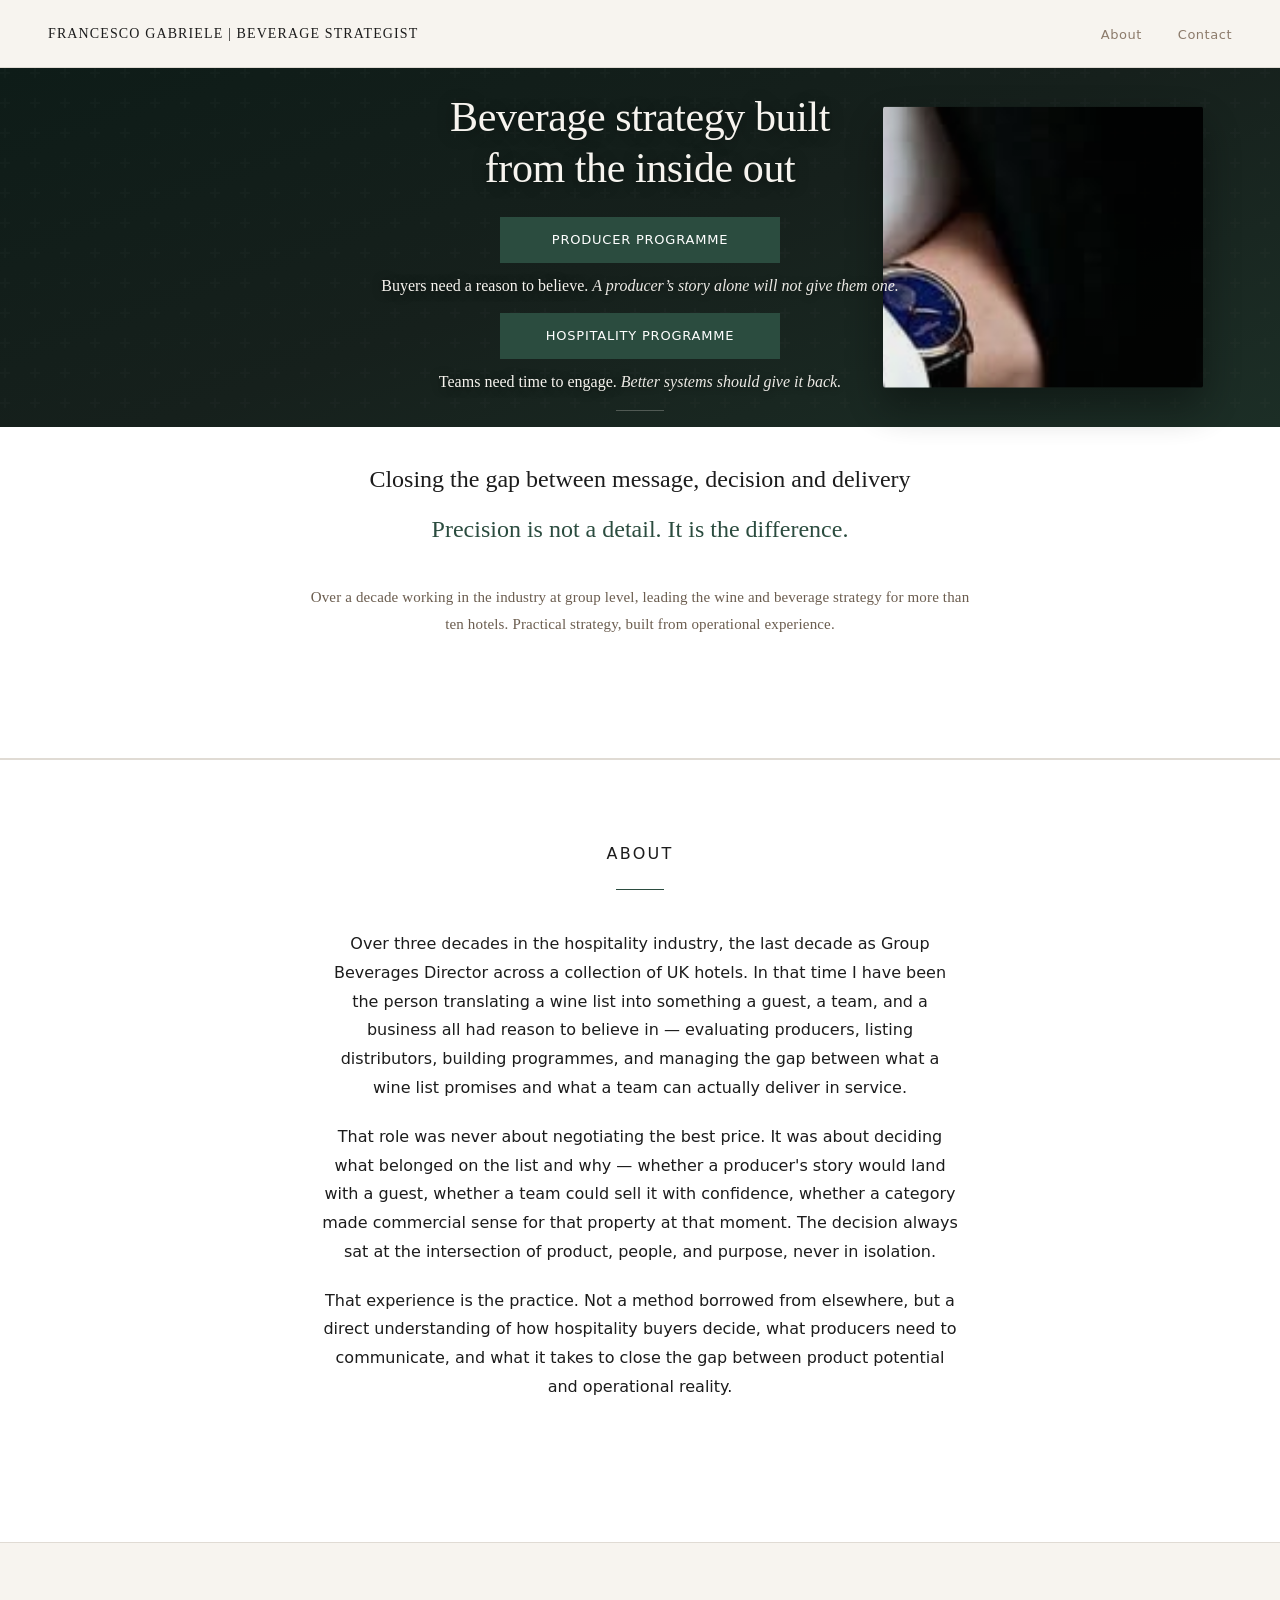
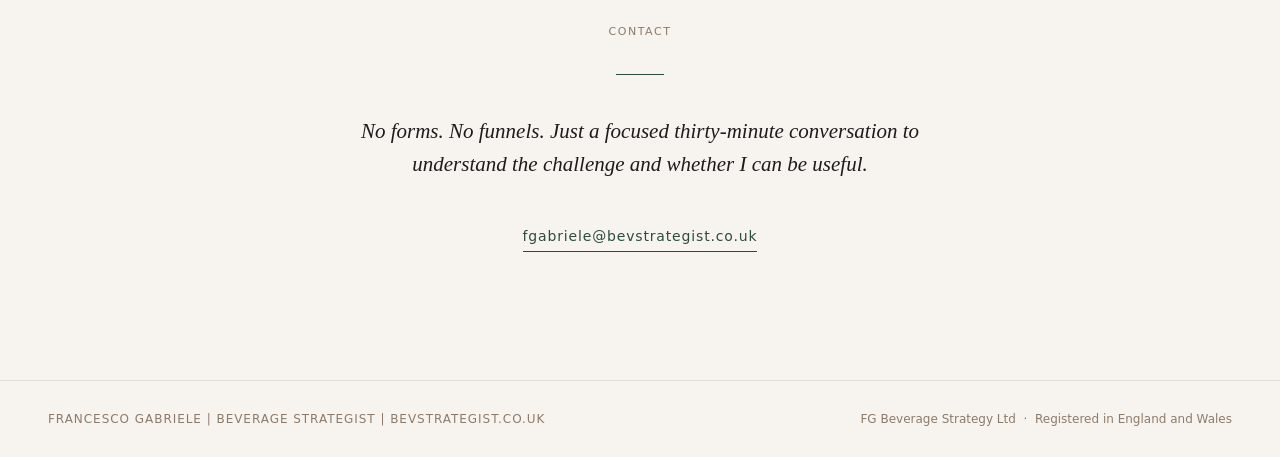
==== index.html @ ca767c3c "Rename index (41).html to index.html" ====
<!DOCTYPE html>
<html lang="en">
<head>
<meta charset="UTF-8">
<meta name="viewport" content="width=device-width, initial-scale=1.0">
<title>Francesco Gabriele | Beverage Strategist</title>
<meta name="description" content="Boutique beverage strategy practice. Producer representation for European wine and spirits producers entering the UK market. Beverage programme strategy for quality hospitality operators.">
<style>

  *, *::before, *::after { box-sizing: border-box; margin: 0; padding: 0; }

  :root {
    --ink:      #1C1C1C;
    --bg:       #F7F4EF;
    --green:    #2B4C3F;
    --taupe:    #8C7B6B;
    --white:    #FFFFFF;
    --border:   #E0DBD4;
  }

  html { scroll-behavior: smooth; scroll-padding-top: 90px; }

  body {
    font-family: 'Avenir Next', Avenir, 'Avenir Next LT Pro', system-ui, -apple-system, 'Segoe UI', Arial, sans-serif;
    font-size: 16px;
    line-height: 1.7;
    color: var(--ink);
    background: var(--bg);
    opacity: 0;
    animation: fadeIn 0.6s ease forwards;
  }

  @keyframes fadeIn { to { opacity: 1; } }

  /* ── MARK ── the signature element: a short green rule used as section separator */
  .mark {
    display: block;
    width: 48px;
    height: 1px;
    background: var(--green);
    margin: 0 auto;
  }

  /* ── NAV ── */
  nav {
    position: sticky;
    top: 0;
    z-index: 100;
    background: var(--bg);
    border-bottom: 1px solid var(--border);
    padding: 20px 48px;
    display: flex;
    align-items: center;
    justify-content: space-between;
  }

  .nav-name {
    font-family: 'Avenir Next', Avenir, 'Avenir Next LT Pro', Georgia, serif;
    font-size: 14px;
    letter-spacing: 0.08em;
    color: var(--ink);
    text-decoration: none;
    text-transform: uppercase;
  }

  .nav-links {
    display: flex;
    gap: 36px;
    list-style: none;
  }

  .nav-links a {
    font-size: 13px;
    color: var(--taupe);
    text-decoration: none;
    letter-spacing: 0.04em;
    transition: color 0.2s;
  }

  .nav-links a:hover { color: var(--green); }

  /* ── HERO ── */
  .hero {
    text-align: center;
    padding: 24px 48px 0;
    width: 100%;
    margin: 0;
    position: relative;
    overflow: visible;
  }

  .hero-eyebrow {
    font-size: 12px;
    letter-spacing: 0.14em;
    text-transform: uppercase;
    color: var(--taupe);
    margin-bottom: 36px;
  }

  .hero-headline {
    font-family: 'Avenir Next', Avenir, 'Avenir Next LT Pro', Georgia, serif;
    font-size: clamp(26px, 3.6vw, 42px);
    font-style: normal;
    font-weight: normal;
    line-height: 1.2;
    color: var(--ink);
    margin-bottom: 48px;
    letter-spacing: -0.01em;
  }

  .hero-buttons {
    display: flex;
    gap: 16px;
    justify-content: center;
    flex-wrap: wrap;
    margin-bottom: 44px;
  }

  .btn {
    display: inline-block;
    width: 280px;
    padding: 11px 0;
    font-size: 13px;
    letter-spacing: 0.06em;
    text-transform: uppercase;
    text-decoration: none;
    text-align: center;
    border: 1px solid var(--ink);
    color: var(--ink);
    background: transparent;
    cursor: pointer;
    transition: background 0.2s, color 0.2s;
  }

  .btn:hover {
    background: var(--ink);
    color: var(--bg);
  }

  .btn-primary {
    background: var(--green);
    border-color: var(--green);
    color: var(--white);
  }

  .btn-primary:hover {
    background: #1e3830;
    border-color: #1e3830;
    color: var(--white);
  }

  /* ── SECTION SHELL ── */
  section {
    padding: 80px 48px;
  }

  .section-inner {
    max-width: 760px;
    margin: 0 auto;
  }

  .section-inner-wide {
    max-width: 1000px;
    margin: 0 auto;
  }

  /* ── CORE IDEA ── */
  .core-idea {
    background: var(--white);
    border-top: 1px solid var(--border);
    border-bottom: 1px solid var(--border);
  }

  .core-idea p {
    font-family: 'Avenir Next', Avenir, 'Avenir Next LT Pro', Georgia, serif;
    font-size: clamp(18px, 2.2vw, 22px);
    font-style: italic;
    line-height: 1.65;
    color: var(--ink);
    text-align: center;
  }

  /* ── AUDIENCE PANELS ── */
  .audiences {
    background: var(--bg);
  }

  .panel-grid {
    display: grid;
    grid-template-columns: 1fr 1fr;
    gap: 2px;
    margin-top: 48px;
  }

  .panel {
    background: var(--white);
    padding: 48px 40px;
    border: 1px solid var(--border);
    scroll-margin-top: 100px;
  }

  .panel-label {
    font-size: 11px;
    letter-spacing: 0.14em;
    text-transform: uppercase;
    color: var(--taupe);
    margin-bottom: 20px;
  }

  .panel-title {
    font-family: 'Avenir Next', Avenir, 'Avenir Next LT Pro', Georgia, serif;
    font-size: 22px;
    font-weight: normal;
    color: var(--ink);
    margin-bottom: 20px;
    line-height: 1.3;
  }

  .panel-body {
    font-size: 15px;
    color: var(--taupe);
    line-height: 1.7;
    margin-bottom: 36px;
  }

  .panel-link {
    font-size: 13px;
    letter-spacing: 0.06em;
    text-transform: uppercase;
    color: var(--green);
    text-decoration: none;
    border-bottom: 1px solid var(--green);
    padding-bottom: 2px;
    transition: opacity 0.2s;
  }

  .panel-link:hover { opacity: 0.7; }

  /* ── ABOUT ── */
  .about {
    background: var(--white);
    border-top: 1px solid var(--border);
    border-bottom: 1px solid var(--border);
    scroll-margin-top: 80px;
    padding-bottom: 140px;
  }

  .about-label {
    font-size: 11px;
    letter-spacing: 0.14em;
    text-transform: uppercase;
    color: var(--taupe);
    margin-bottom: 32px;
    text-align: center;
  }

  .about p {
    font-size: 16px;
    color: var(--ink);
    line-height: 1.8;
    text-align: center;
    max-width: 640px;
    margin: 0 auto 20px;
  }

  .about p:last-child { margin-bottom: 0; }

  /* ── CONTACT ── */
  .contact {
    text-align: center;
    scroll-margin-top: 80px;
  }

  .contact-label {
    font-size: 11px;
    letter-spacing: 0.14em;
    text-transform: uppercase;
    color: var(--taupe);
    margin-bottom: 32px;
  }

  .contact-close {
    font-family: 'Avenir Next', Avenir, 'Avenir Next LT Pro', Georgia, serif;
    font-size: clamp(17px, 2vw, 21px);
    font-style: italic;
    color: var(--ink);
    line-height: 1.6;
    max-width: 560px;
    margin: 0 auto 40px;
  }

  .contact-email {
    display: inline-block;
    font-size: 14px;
    letter-spacing: 0.06em;
    color: var(--green);
    text-decoration: none;
    border-bottom: 1px solid var(--green);
    padding-bottom: 2px;
    margin-bottom: 48px;
  }

  .contact-email:hover { opacity: 0.7; }

  /* ── FOOTER ── */
  footer {
    border-top: 1px solid var(--border);
    padding: 28px 48px;
    display: flex;
    align-items: center;
    justify-content: space-between;
    flex-wrap: wrap;
    gap: 12px;
  }

  .footer-name {
    font-size: 12px;
    letter-spacing: 0.08em;
    text-transform: uppercase;
    color: var(--taupe);
  }

  .footer-legal {
    font-size: 12px;
    color: var(--taupe);
  }

  /* ── RESPONSIVE ── */
  @media (max-width: 700px) {
    nav { padding: 16px 24px; }
    .nav-links { gap: 20px; }
    section { padding: 60px 24px; }
    .hero { padding: 72px 24px 64px; }
    .panel-grid { grid-template-columns: 1fr; }
    footer { padding: 24px; flex-direction: column; align-items: flex-start; }
    .hero-image { display: none; }
  }

  /* ── HERO DARK ── */
  .hero {
    background: linear-gradient(160deg, #0e1c18 0%, #16201c 50%, #1c2e26 100%);
  }

  .hero-image {
    position: absolute;
    top: 50%;
    right: 6%;
    transform: translateY(-50%);
    width: 320px;
    max-width: 36vw;
    aspect-ratio: 1.14 / 1;
    background: url('[data-uri]') center/cover no-repeat;
    border-radius: 2px;
    box-shadow: 0 18px 40px rgba(0,0,0,0.4);
    background-size: cover;
    background-position: center;
    background-repeat: no-repeat;
    z-index: 1;
    opacity: 0.92;
  }

  .hero > *:not(.hero-image) {
    position: relative;
    z-index: 2;
  }

  .hero::before {
    content: '';
    position: absolute;
    inset: 0;
    background-image: url("data:image/svg+xml,%3Csvg width='60' height='60' viewBox='0 0 60 60' xmlns='http://www.w3.org/2000/svg'%3E%3Cg fill='none' fill-rule='evenodd'%3E%3Cg fill='%23ffffff' fill-opacity='0.015'%3E%3Cpath d='M36 34v-4h-2v4h-4v2h4v4h2v-4h4v-2h-4zm0-30V0h-2v4h-4v2h4v4h2V6h4V4h-4zM6 34v-4H4v4H0v2h4v4h2v-4h4v-2H6zM6 4V0H4v4H0v2h4v4h2V6h4V4H6z'/%3E%3C/g%3E%3C/g%3E%3C/svg%3E");
    pointer-events: none;
    z-index: 1;
  }

  /* 
    TO ADD A PHOTO LATER:
    Replace the background above with:
    background: linear-gradient(160deg, rgba(14,28,24,0.85) 0%, rgba(26,26,26,0.75) 100%),
                url('your-image.jpg') center/cover no-repeat;
  */

  .hero-eyebrow {
    color: rgba(247, 244, 239, 0.45);
  }

  .hero-headline {
    color: #F7F4EF;
  }

  .hero .mark {
    background: rgba(247, 244, 239, 0.25);
  }

  /* ── HERO SCROLL HINT ── */
  .scroll-hint {
    position: absolute;
    bottom: 32px;
    left: 50%;
    transform: translateX(-50%);
    display: flex;
    flex-direction: column;
    align-items: center;
    gap: 8px;
    opacity: 0.3;
  }

  .scroll-hint span {
    font-size: 10px;
    letter-spacing: 0.14em;
    text-transform: uppercase;
    color: #F7F4EF;
  }

  .scroll-line {
    width: 1px;
    height: 32px;
    background: #F7F4EF;
    animation: scrollDrop 1.8s ease-in-out infinite;
  }

  @keyframes scrollDrop {
    0%   { transform: scaleY(0); transform-origin: top; opacity: 0; }
    40%  { transform: scaleY(1); transform-origin: top; opacity: 1; }
    60%  { transform: scaleY(1); transform-origin: bottom; opacity: 1; }
    100% { transform: scaleY(0); transform-origin: bottom; opacity: 0; }
  }

  @media (prefers-reduced-motion: reduce) {
    body { animation: none; opacity: 1; }
    .scroll-line { animation: none; }
  }


  /* ── PROGRAMME PAGE ── */
  .programme-hero {
    background: linear-gradient(160deg, #0e1c18 0%, #16201c 50%, #1c2e26 100%);
    padding: 64px 48px 56px;
    text-align: center;
  }

  .programme-eyebrow {
    font-size: 12px;
    letter-spacing: 0.14em;
    text-transform: uppercase;
    color: rgba(247,244,239,0.5);
    margin-bottom: 20px;
  }

  .programme-title {
    font-family: 'Avenir Next', Avenir, 'Avenir Next LT Pro', Georgia, serif;
    font-size: clamp(28px, 4vw, 46px);
    font-weight: normal;
    color: #F7F4EF;
    line-height: 1.25;
    max-width: 760px;
    margin: 0 auto 28px;
    text-shadow: 0 2px 16px rgba(0,0,0,0.4);
  }

  .programme-intro {
    font-size: 18px;
    color: rgba(247,244,239,0.82);
    max-width: 640px;
    margin: 0 auto;
    line-height: 1.75;
  }

  .programme-body {
    background: var(--bg);
    padding: 72px 48px;
  }

  .programme-grid {
    display: grid;
    grid-template-columns: repeat(3, 1fr);
    gap: 1px;
    background: var(--border);
    max-width: 1100px;
    margin: 0 auto 64px;
    border: 1px solid var(--border);
  }

  .programme-card {
    background: var(--white);
    padding: 36px 30px;
  }

  .programme-card h3 {
    font-family: 'Avenir Next', Avenir, 'Avenir Next LT Pro', Georgia, serif;
    font-size: 19px;
    font-weight: normal;
    color: var(--ink);
    margin-bottom: 14px;
  }

  .programme-card p {
    font-size: 14px;
    color: var(--taupe);
    line-height: 1.7;
  }

  .programme-cta {
    text-align: center;
    max-width: 600px;
    margin: 0 auto;
  }

  .programme-cta p {
    font-family: 'Avenir Next', Avenir, 'Avenir Next LT Pro', Georgia, serif;
    font-style: italic;
    font-size: 19px;
    color: var(--ink);
    line-height: 1.6;
    margin-bottom: 32px;
  }

  .back-link {
    display: inline-block;
    font-size: 12px;
    letter-spacing: 0.06em;
    text-transform: uppercase;
    color: rgba(247,244,239,0.6);
    text-decoration: none;
    margin-bottom: 28px;
    border-bottom: 1px solid rgba(247,244,239,0.3);
    padding-bottom: 2px;
  }

  .back-link:hover { color: #F7F4EF; }

  @media (max-width: 700px) {
    .programme-grid { grid-template-columns: 1fr; }
    .programme-hero { padding: 48px 24px 40px; }
    .programme-body { padding: 56px 24px; }
  }

</style>
</head>
<body>

<!-- NAV -->
<nav>
  <a class="nav-name" href="/">Francesco Gabriele | Beverage Strategist</a>
  <ul class="nav-links">
    <li><a href="#about">About</a></li>
    <li><a href="#contact">Contact</a></li>
  </ul>
</nav>

<!-- HERO -->
<div class="hero" style="padding-bottom: 16px;">
  <div class="hero-image"></div>
  <div style="max-width: 860px; margin: 0 auto;">
  <h1 class="hero-headline" style="text-shadow: 0 2px 16px rgba(0,0,0,0.45); margin-bottom: 24px;">Beverage strategy built<br>from the inside out</h1>

  <div style="margin-top: 14px;">
    <a href="producers.html" class="btn btn-primary">Producer programme</a>
    <p style="font-family: 'Avenir Next', Avenir, 'Avenir Next LT Pro', Georgia, serif; font-size: clamp(13px, 1.4vw, 16px); white-space: nowrap; color: #F7F4EF; margin: 9px 0 0; text-shadow: 0 1px 10px rgba(0,0,0,0.55);"><span style="font-style: normal;">Buyers need a reason to believe.</span> <span style="font-style: italic; opacity: 0.95;">A producer&rsquo;s story alone will not give them one.</span></p>
  </div>

  <div style="margin-top: 14px;">
    <a href="hospitality.html" class="btn btn-primary">Hospitality programme</a>
    <p style="font-family: 'Avenir Next', Avenir, 'Avenir Next LT Pro', Georgia, serif; font-size: clamp(13px, 1.4vw, 16px); white-space: nowrap; color: #F7F4EF; margin: 9px 0 0; text-shadow: 0 1px 10px rgba(0,0,0,0.55);"><span style="font-style: normal;">Teams need time to engage.</span> <span style="font-style: italic; opacity: 0.95;">Better systems should give it back.</span></p>
  </div>

  <span class="mark" style="margin-top: 14px;"></span>
  </div>
</div>

<!-- CREDIBILITY STRIP — closing statements + credential -->
<section style="background: var(--white); padding: 32px 24px 120px; border-bottom: 1px solid var(--border); text-align: center;">
  <p style="font-family: 'Avenir Next', Avenir, 'Avenir Next LT Pro', Georgia, serif; font-size: clamp(18px, 2vw, 24px); color: var(--ink); white-space: nowrap; margin: 0 0 10px;">Closing the gap between message, decision and delivery</p>
  <p style="font-family: 'Avenir Next', Avenir, 'Avenir Next LT Pro', Georgia, serif; font-size: clamp(18px, 2vw, 24px); color: var(--green); white-space: nowrap; margin: 0 0 34px;">Precision is not a detail. It is the difference.</p>
  <p style="font-family: 'Avenir Next', Avenir, 'Avenir Next LT Pro', Georgia, serif; font-size: 15px; color: #6B5D4F; max-width: 680px; margin: 0 auto; line-height: 1.8; letter-spacing: 0.01em;">Over a decade working in the industry at group level, leading the wine and beverage strategy for more than ten hotels. Practical strategy, built from operational experience.</p>
</section>

<!-- ABOUT -->
<section class="about" id="about">
  <div class="section-inner">
    <p class="about-label">About</p>
    <span class="mark" style="margin-bottom: 40px; display:block;"></span>
    <p>Over three decades in the hospitality industry, the last decade as Group Beverages Director across a collection of UK hotels. In that time I have been the person translating a wine list into something a guest, a team, and a business all had reason to believe in &mdash; evaluating producers, listing distributors, building programmes, and managing the gap between what a wine list promises and what a team can actually deliver in service.</p>
    <p>That role was never about negotiating the best price. It was about deciding what belonged on the list and why &mdash; whether a producer's story would land with a guest, whether a team could sell it with confidence, whether a category made commercial sense for that property at that moment. The decision always sat at the intersection of product, people, and purpose, never in isolation.</p>
    <p>That experience is the practice. Not a method borrowed from elsewhere, but a direct understanding of how hospitality buyers decide, what producers need to communicate, and what it takes to close the gap between product potential and operational reality.</p>
  </div>
</section>

<!-- CONTACT -->
<section class="contact" id="contact">
  <div class="section-inner">
    <p class="contact-label">Contact</p>
    <span class="mark" style="margin-bottom: 40px; display:block;"></span>
    <p class="contact-close">No forms. No funnels. Just a focused thirty-minute conversation to understand the challenge and whether I can be useful.</p>
    <a href="mailto:fgabriele@bevstrategist.co.uk" class="contact-email">fgabriele@bevstrategist.co.uk</a>
  </div>
</section>

<!-- FOOTER -->
<footer>
  <span class="footer-name">Francesco Gabriele | Beverage Strategist | bevstrategist.co.uk</span>
  <span class="footer-legal">FG Beverage Strategy Ltd &nbsp;&middot;&nbsp; Registered in England and Wales</span>
</footer>

</body>
</html>
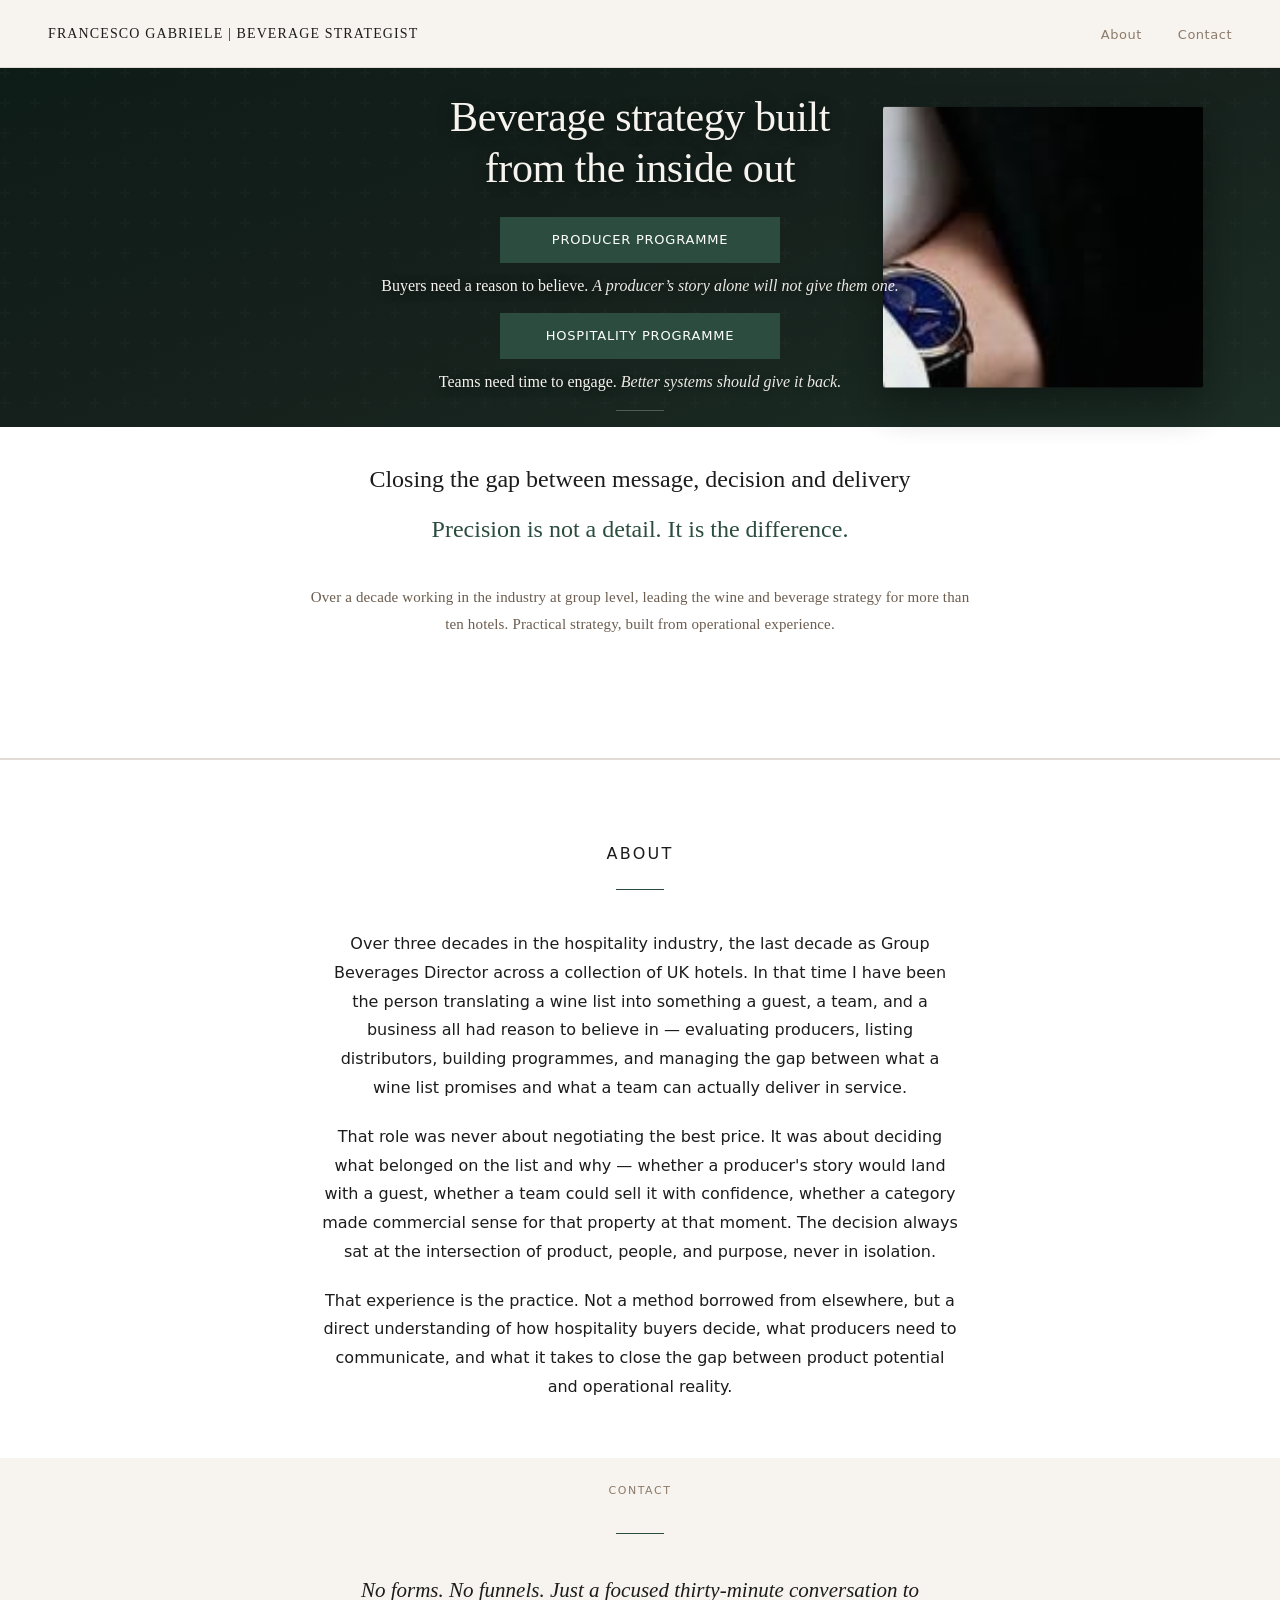
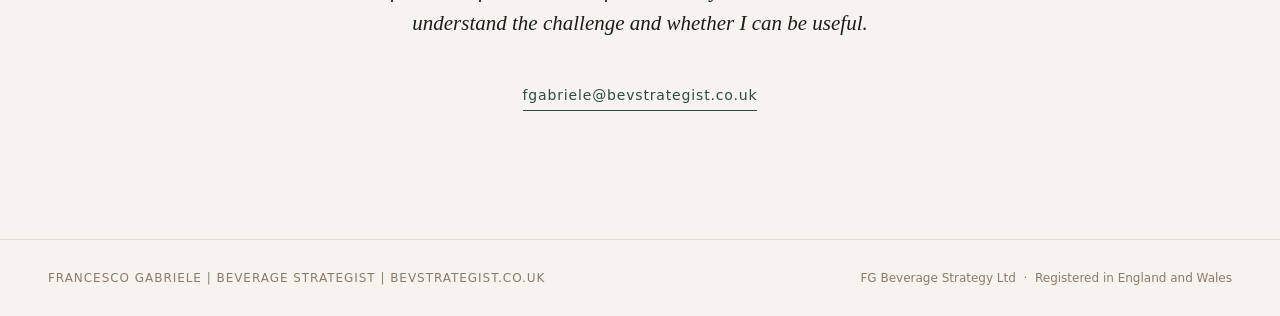
==== commit 185c0040: "Rename index (42).html to index.html" ====
--- a/index.html
+++ b/index.html
@@ -240,9 +240,8 @@
   .about {
     background: var(--white);
     border-top: 1px solid var(--border);
-    border-bottom: 1px solid var(--border);
     scroll-margin-top: 80px;
-    padding-bottom: 140px;
+    padding-bottom: 56px;
   }
 
   .about-label {
@@ -269,6 +268,7 @@
   .contact {
     text-align: center;
     scroll-margin-top: 80px;
+    padding-top: 24px;
   }
 
   .contact-label {
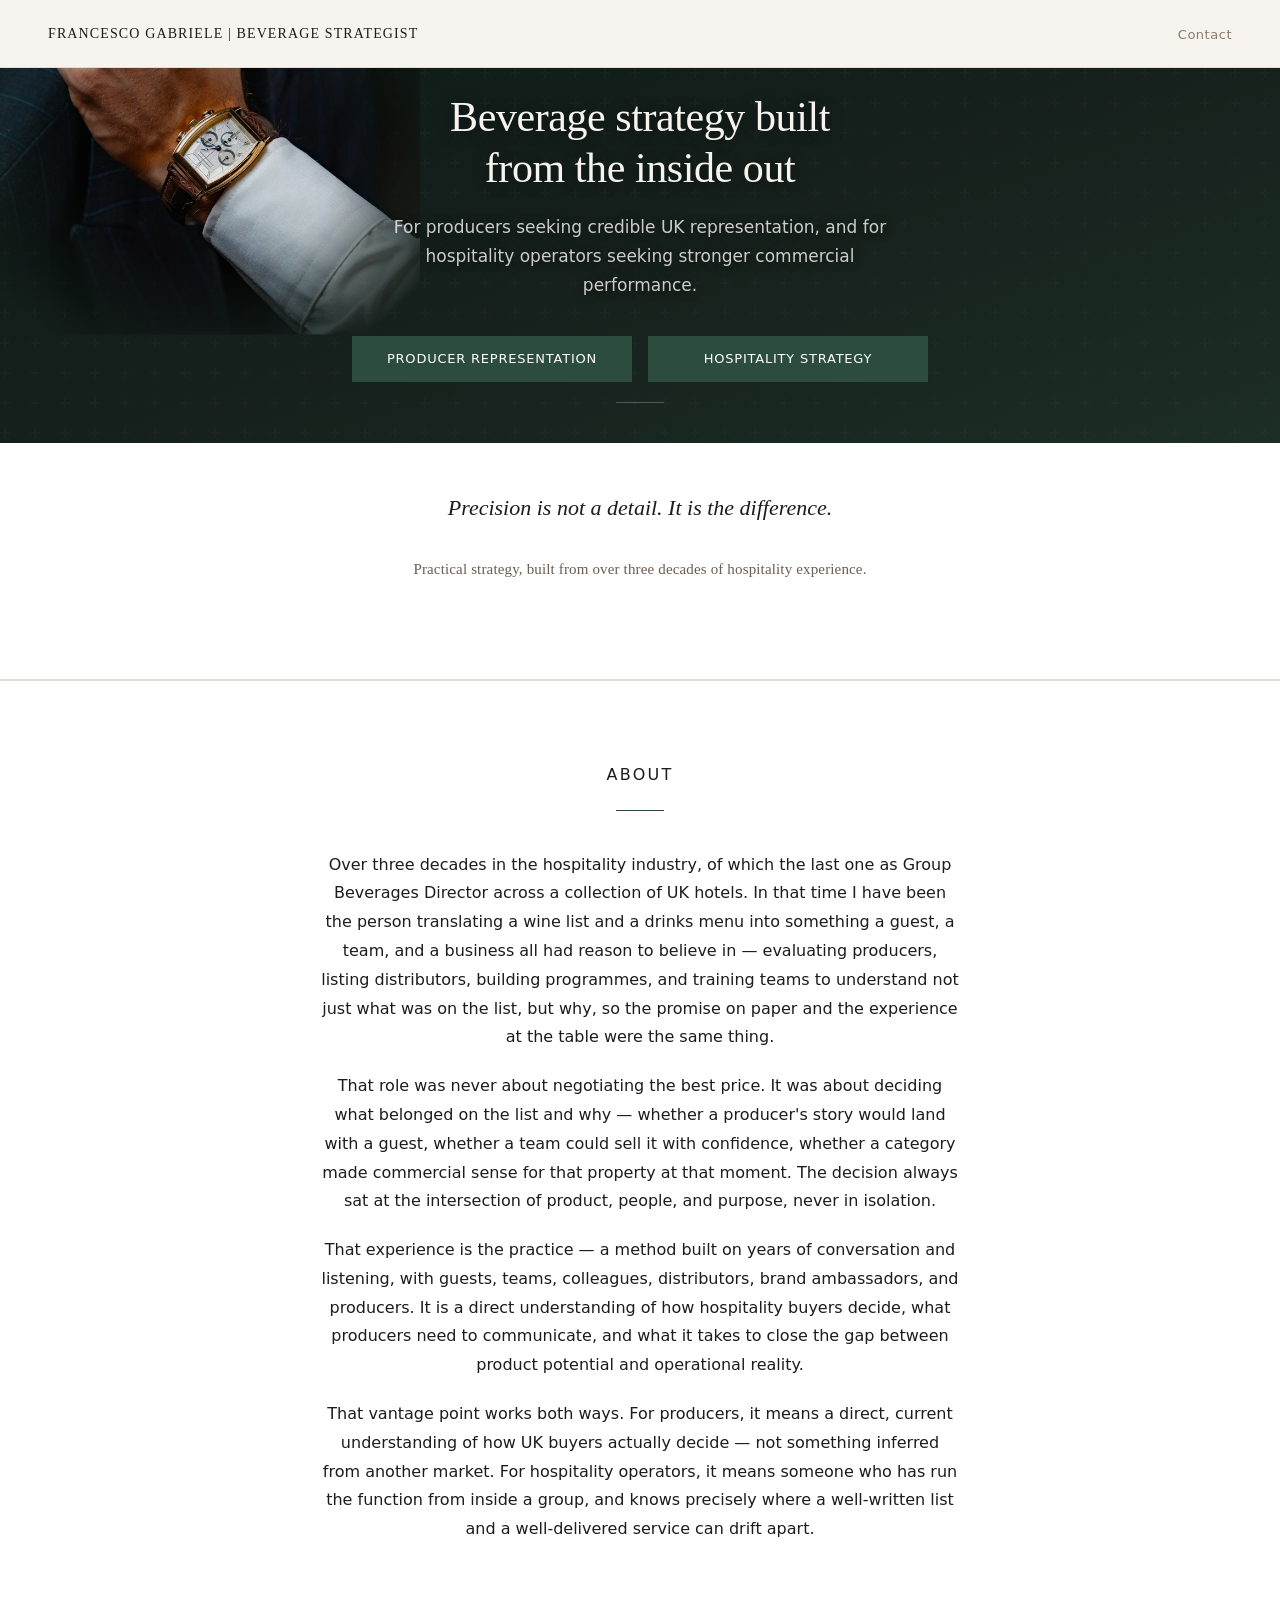
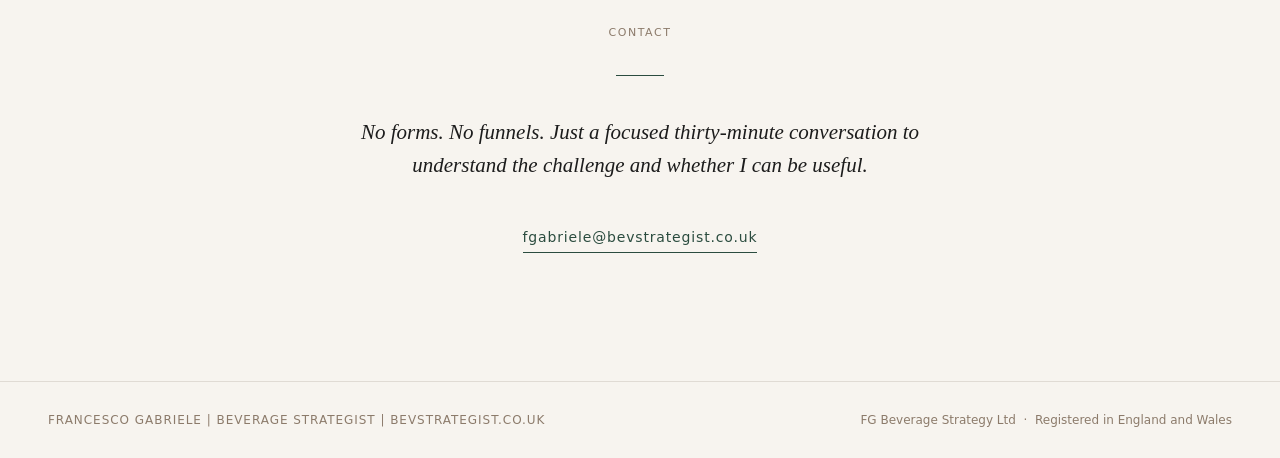
==== commit eb5b71df: "Update index.html" ====
--- a/index.html
+++ b/index.html
@@ -4,7 +4,7 @@
 <meta charset="UTF-8">
 <meta name="viewport" content="width=device-width, initial-scale=1.0">
 <title>Francesco Gabriele | Beverage Strategist</title>
-<meta name="description" content="Boutique beverage strategy practice. Producer representation for European wine and spirits producers entering the UK market. Beverage programme strategy for quality hospitality operators.">
+<meta name="description" content="Boutique beverage strategy practice. Producer representation for wine and spirits producers entering the UK market. Beverage programme strategy for quality hospitality operators.">
 <style>
 
   *, *::before, *::after { box-sizing: border-box; margin: 0; padding: 0; }
@@ -343,20 +343,26 @@
 
   .hero-image {
     position: absolute;
-    top: 50%;
-    right: 6%;
+    top: 22%;
+    left: 0%;
     transform: translateY(-50%);
-    width: 320px;
-    max-width: 36vw;
+    width: 420px;
+    max-width: 42vw;
     aspect-ratio: 1.14 / 1;
-    background: url('[data-uri]') center/cover no-repeat;
+    background: url('[data-uri]') center/cover no-repeat;
     border-radius: 2px;
-    box-shadow: 0 18px 40px rgba(0,0,0,0.4);
+    box-shadow: none;
     background-size: cover;
     background-position: center;
     background-repeat: no-repeat;
     z-index: 1;
     opacity: 0.92;
+    mask-image: radial-gradient(ellipse 62% 62% at center, black 50%, transparent 100%);
+    -webkit-mask-image: radial-gradient(ellipse 62% 62% at center, black 50%, transparent 100%);
+    mask-repeat: no-repeat;
+    -webkit-mask-repeat: no-repeat;
+    mask-size: 100% 100%;
+    -webkit-mask-size: 100% 100%;
   }
 
   .hero > *:not(.hero-image) {
@@ -543,36 +549,31 @@
 <nav>
   <a class="nav-name" href="/">Francesco Gabriele | Beverage Strategist</a>
   <ul class="nav-links">
-    <li><a href="#about">About</a></li>
     <li><a href="#contact">Contact</a></li>
   </ul>
 </nav>
 
 <!-- HERO -->
-<div class="hero" style="padding-bottom: 16px;">
+<div class="hero" style="padding-bottom: 40px;">
   <div class="hero-image"></div>
-  <div style="max-width: 860px; margin: 0 auto;">
-  <h1 class="hero-headline" style="text-shadow: 0 2px 16px rgba(0,0,0,0.45); margin-bottom: 24px;">Beverage strategy built<br>from the inside out</h1>
-
-  <div style="margin-top: 14px;">
-    <a href="producers.html" class="btn btn-primary">Producer programme</a>
-    <p style="font-family: 'Avenir Next', Avenir, 'Avenir Next LT Pro', Georgia, serif; font-size: clamp(13px, 1.4vw, 16px); white-space: nowrap; color: #F7F4EF; margin: 9px 0 0; text-shadow: 0 1px 10px rgba(0,0,0,0.55);"><span style="font-style: normal;">Buyers need a reason to believe.</span> <span style="font-style: italic; opacity: 0.95;">A producer&rsquo;s story alone will not give them one.</span></p>
+  <div style="max-width: 720px; margin: 0 auto;">
+  <h1 class="hero-headline" style="text-shadow: 0 2px 16px rgba(0,0,0,0.45); margin-bottom: 20px;">Beverage strategy built<br>from the inside out</h1>
+
+  <p style="font-size: clamp(14px, 1.6vw, 17px); color: rgba(247,244,239,0.82); max-width: 520px; margin: 0 auto 36px; line-height: 1.7; text-shadow: 0 1px 10px rgba(0,0,0,0.5);">For producers seeking credible UK representation, and for hospitality operators seeking stronger commercial performance.</p>
+
+  <div class="hero-buttons" style="margin-bottom: 8px;">
+    <a href="producers.html" class="btn btn-primary">Producer representation</a>
+    <a href="hospitality.html" class="btn btn-primary">Hospitality strategy</a>
   </div>
 
-  <div style="margin-top: 14px;">
-    <a href="hospitality.html" class="btn btn-primary">Hospitality programme</a>
-    <p style="font-family: 'Avenir Next', Avenir, 'Avenir Next LT Pro', Georgia, serif; font-size: clamp(13px, 1.4vw, 16px); white-space: nowrap; color: #F7F4EF; margin: 9px 0 0; text-shadow: 0 1px 10px rgba(0,0,0,0.55);"><span style="font-style: normal;">Teams need time to engage.</span> <span style="font-style: italic; opacity: 0.95;">Better systems should give it back.</span></p>
-  </div>
-
-  <span class="mark" style="margin-top: 14px;"></span>
+  <span class="mark" style="margin-top: 20px;"></span>
   </div>
 </div>
 
-<!-- CREDIBILITY STRIP — closing statements + credential -->
-<section style="background: var(--white); padding: 32px 24px 120px; border-bottom: 1px solid var(--border); text-align: center;">
-  <p style="font-family: 'Avenir Next', Avenir, 'Avenir Next LT Pro', Georgia, serif; font-size: clamp(18px, 2vw, 24px); color: var(--ink); white-space: nowrap; margin: 0 0 10px;">Closing the gap between message, decision and delivery</p>
-  <p style="font-family: 'Avenir Next', Avenir, 'Avenir Next LT Pro', Georgia, serif; font-size: clamp(18px, 2vw, 24px); color: var(--green); white-space: nowrap; margin: 0 0 34px;">Precision is not a detail. It is the difference.</p>
-  <p style="font-family: 'Avenir Next', Avenir, 'Avenir Next LT Pro', Georgia, serif; font-size: 15px; color: #6B5D4F; max-width: 680px; margin: 0 auto; line-height: 1.8; letter-spacing: 0.01em;">Over a decade working in the industry at group level, leading the wine and beverage strategy for more than ten hotels. Practical strategy, built from operational experience.</p>
+<!-- CREDIBILITY STRIP — closing statement + credential -->
+<section style="background: var(--white); padding: 48px 24px 96px; border-bottom: 1px solid var(--border); text-align: center;">
+  <p style="font-family: 'Avenir Next', Avenir, 'Avenir Next LT Pro', Georgia, serif; font-style: italic; font-size: clamp(18px, 2vw, 22px); color: var(--ink); max-width: 620px; margin: 0 auto 32px; line-height: 1.5;">Precision is not a detail. It is the difference.</p>
+  <p style="font-family: 'Avenir Next', Avenir, 'Avenir Next LT Pro', Georgia, serif; font-size: 15px; color: #6B5D4F; max-width: 620px; margin: 0 auto; line-height: 1.8; letter-spacing: 0.01em;">Practical strategy, built from over three decades of hospitality experience.</p>
 </section>
 
 <!-- ABOUT -->
@@ -580,9 +581,10 @@
   <div class="section-inner">
     <p class="about-label">About</p>
     <span class="mark" style="margin-bottom: 40px; display:block;"></span>
-    <p>Over three decades in the hospitality industry, the last decade as Group Beverages Director across a collection of UK hotels. In that time I have been the person translating a wine list into something a guest, a team, and a business all had reason to believe in &mdash; evaluating producers, listing distributors, building programmes, and managing the gap between what a wine list promises and what a team can actually deliver in service.</p>
+    <p>Over three decades in the hospitality industry, of which the last one as Group Beverages Director across a collection of UK hotels. In that time I have been the person translating a wine list and a drinks menu into something a guest, a team, and a business all had reason to believe in &mdash; evaluating producers, listing distributors, building programmes, and training teams to understand not just what was on the list, but why, so the promise on paper and the experience at the table were the same thing.</p>
     <p>That role was never about negotiating the best price. It was about deciding what belonged on the list and why &mdash; whether a producer's story would land with a guest, whether a team could sell it with confidence, whether a category made commercial sense for that property at that moment. The decision always sat at the intersection of product, people, and purpose, never in isolation.</p>
-    <p>That experience is the practice. Not a method borrowed from elsewhere, but a direct understanding of how hospitality buyers decide, what producers need to communicate, and what it takes to close the gap between product potential and operational reality.</p>
+    <p>That experience is the practice &mdash; a method built on years of conversation and listening, with guests, teams, colleagues, distributors, brand ambassadors, and producers. It is a direct understanding of how hospitality buyers decide, what producers need to communicate, and what it takes to close the gap between product potential and operational reality.</p>
+    <p>That vantage point works both ways. For producers, it means a direct, current understanding of how UK buyers actually decide &mdash; not something inferred from another market. For hospitality operators, it means someone who has run the function from inside a group, and knows precisely where a well-written list and a well-delivered service can drift apart.</p>
   </div>
 </section>
 
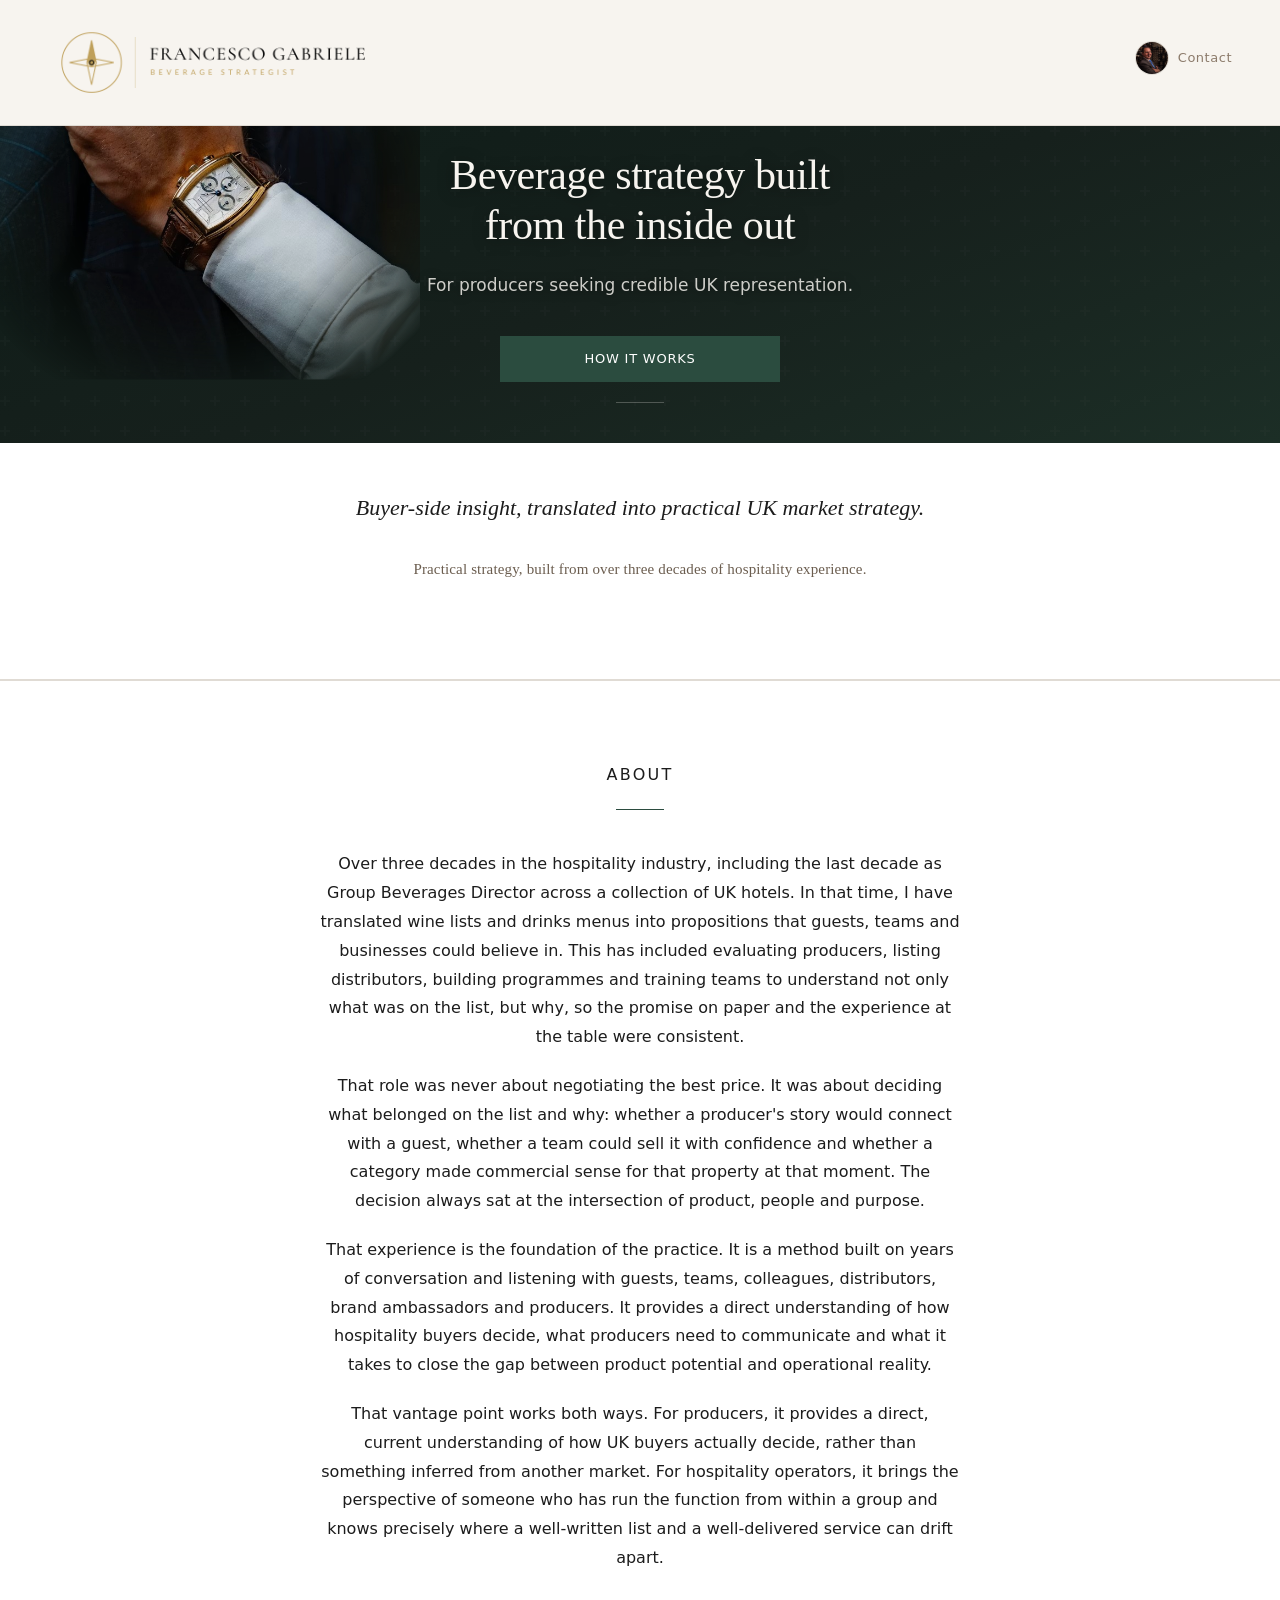
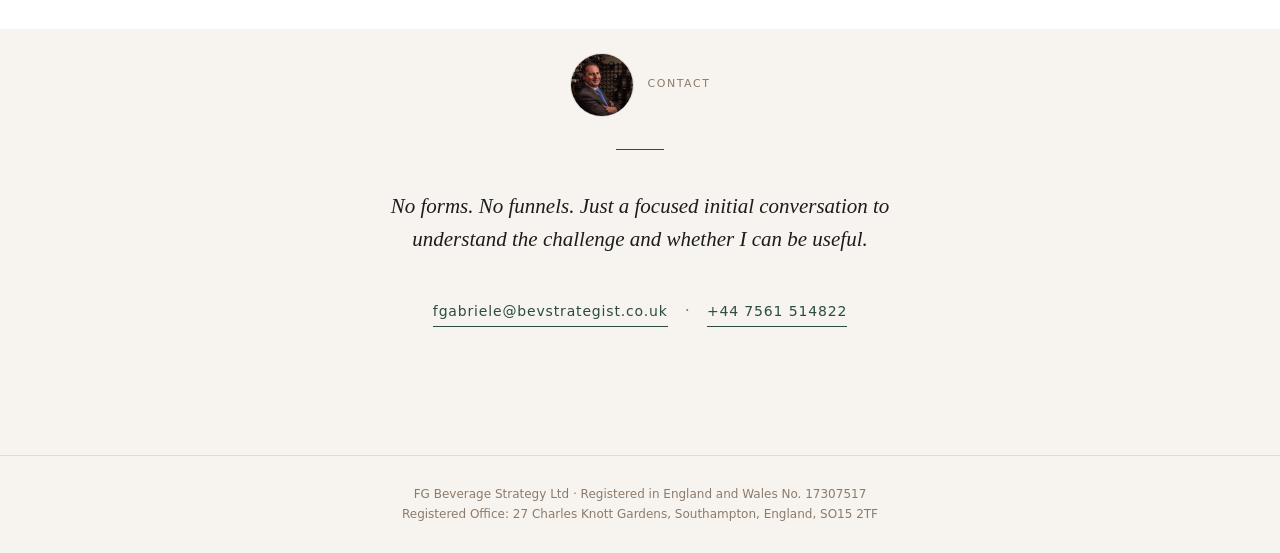
==== commit 6a2f0c2f: "Replace homepage with approved v2" ====
--- a/index.html
+++ b/index.html
@@ -3,7 +3,7 @@
 <head>
 <meta charset="UTF-8">
 <meta name="viewport" content="width=device-width, initial-scale=1.0">
-<title>Francesco Gabriele | Beverage Strategist</title>
+<title>Francesco Gabriele - Beverage Strategist</title>
 <meta name="description" content="Boutique beverage strategy practice. Producer representation for wine and spirits producers entering the UK market. Beverage programme strategy for quality hospitality operators.">
 <style>
 
@@ -63,6 +63,12 @@
     text-transform: uppercase;
   }
 
+  .nav-logo {
+    display: block;
+    width: min(330px, 48vw);
+    height: auto;
+  }
+
   .nav-links {
     display: flex;
     gap: 36px;
@@ -78,6 +84,21 @@
   }
 
   .nav-links a:hover { color: var(--green); }
+
+  .nav-contact {
+    display: inline-flex;
+    align-items: center;
+    gap: 9px;
+  }
+
+  .nav-contact-portrait {
+    width: 34px;
+    height: 34px;
+    border-radius: 50%;
+    object-fit: cover;
+    object-position: 29% 29%;
+    border: 1px solid var(--border);
+  }
 
   /* ── HERO ── */
   .hero {
@@ -262,6 +283,21 @@
     margin: 0 auto 20px;
   }
 
+  .about-content {
+    display: block;
+    max-width: 640px;
+    margin: 0 auto;
+  }
+
+  .about-photo {
+    display: none;
+  }
+
+  .about-copy p {
+    max-width: 640px;
+    text-align: center;
+  }
+
   .about p:last-child { margin-bottom: 0; }
 
   /* ── CONTACT ── */
@@ -269,6 +305,23 @@
     text-align: center;
     scroll-margin-top: 80px;
     padding-top: 24px;
+  }
+
+  .contact-heading {
+    display: flex;
+    align-items: center;
+    justify-content: center;
+    gap: 14px;
+    margin-bottom: 32px;
+  }
+
+  .contact-portrait {
+    width: 64px;
+    height: 64px;
+    border-radius: 50%;
+    object-fit: cover;
+    object-position: 29% 29%;
+    border: 1px solid var(--border);
   }
 
   .contact-label {
@@ -276,7 +329,7 @@
     letter-spacing: 0.14em;
     text-transform: uppercase;
     color: var(--taupe);
-    margin-bottom: 32px;
+    margin-bottom: 0;
   }
 
   .contact-close {
@@ -308,8 +361,9 @@
     padding: 28px 48px;
     display: flex;
     align-items: center;
-    justify-content: space-between;
-    flex-wrap: wrap;
+    flex-direction: column;
+    justify-content: center;
+    text-align: center;
     gap: 12px;
   }
 
@@ -330,9 +384,12 @@
     nav { padding: 16px 24px; }
     .nav-links { gap: 20px; }
     section { padding: 60px 24px; }
+    .about-content { grid-template-columns: 1fr; gap: 36px; }
+    .about-photo { max-width: 360px; margin: 0 auto; }
+    .about-copy p { text-align: center; }
     .hero { padding: 72px 24px 64px; }
     .panel-grid { grid-template-columns: 1fr; }
-    footer { padding: 24px; flex-direction: column; align-items: flex-start; }
+    footer { padding: 24px; flex-direction: column; align-items: center; }
     .hero-image { display: none; }
   }
 
@@ -547,9 +604,16 @@
 
 <!-- NAV -->
 <nav>
-  <a class="nav-name" href="/">Francesco Gabriele | Beverage Strategist</a>
+  <a class="nav-name" href="/" aria-label="Francesco Gabriele | Beverage Strategist">
+    <img class="nav-logo" alt="Francesco Gabriele | Beverage Strategist" src="[data-uri]">
+  </a>
   <ul class="nav-links">
-    <li><a href="#contact">Contact</a></li>
+    <li>
+      <a class="nav-contact" href="#contact">
+        <img class="nav-contact-portrait" src="[data-uri]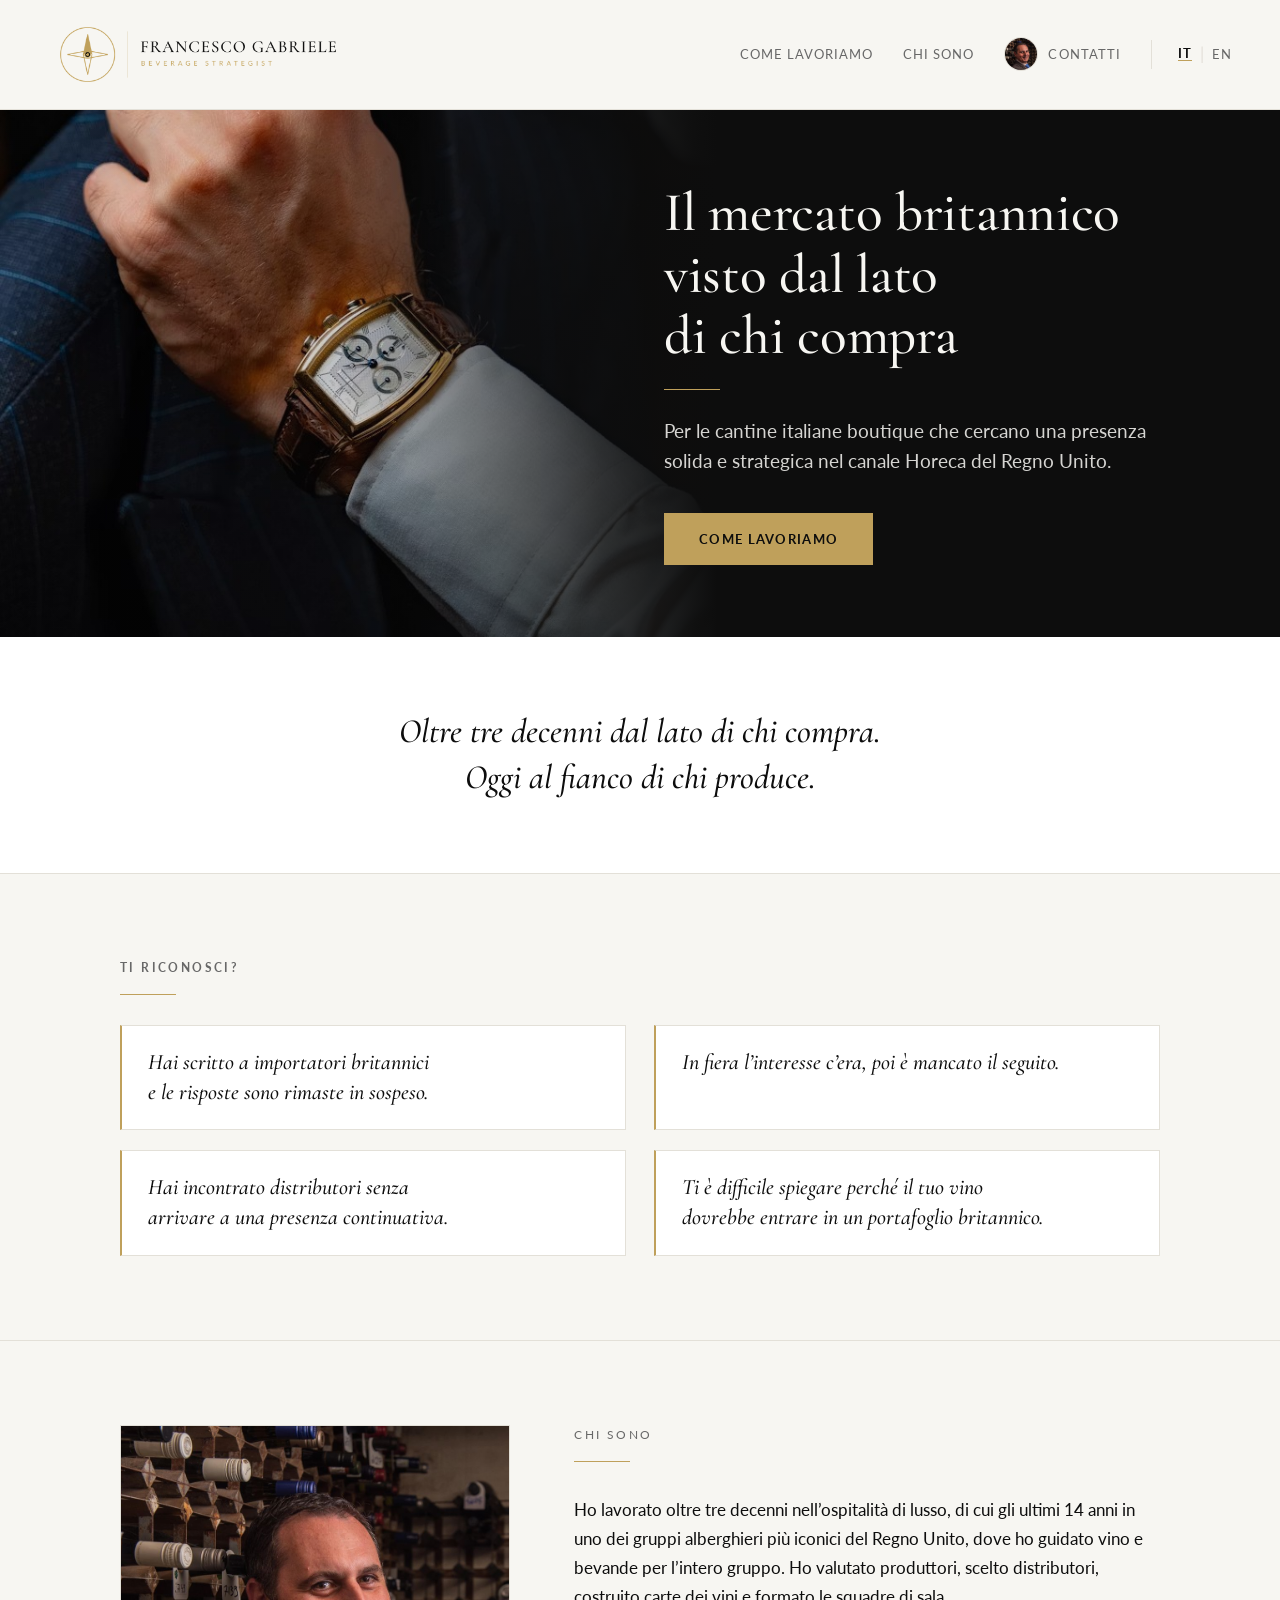
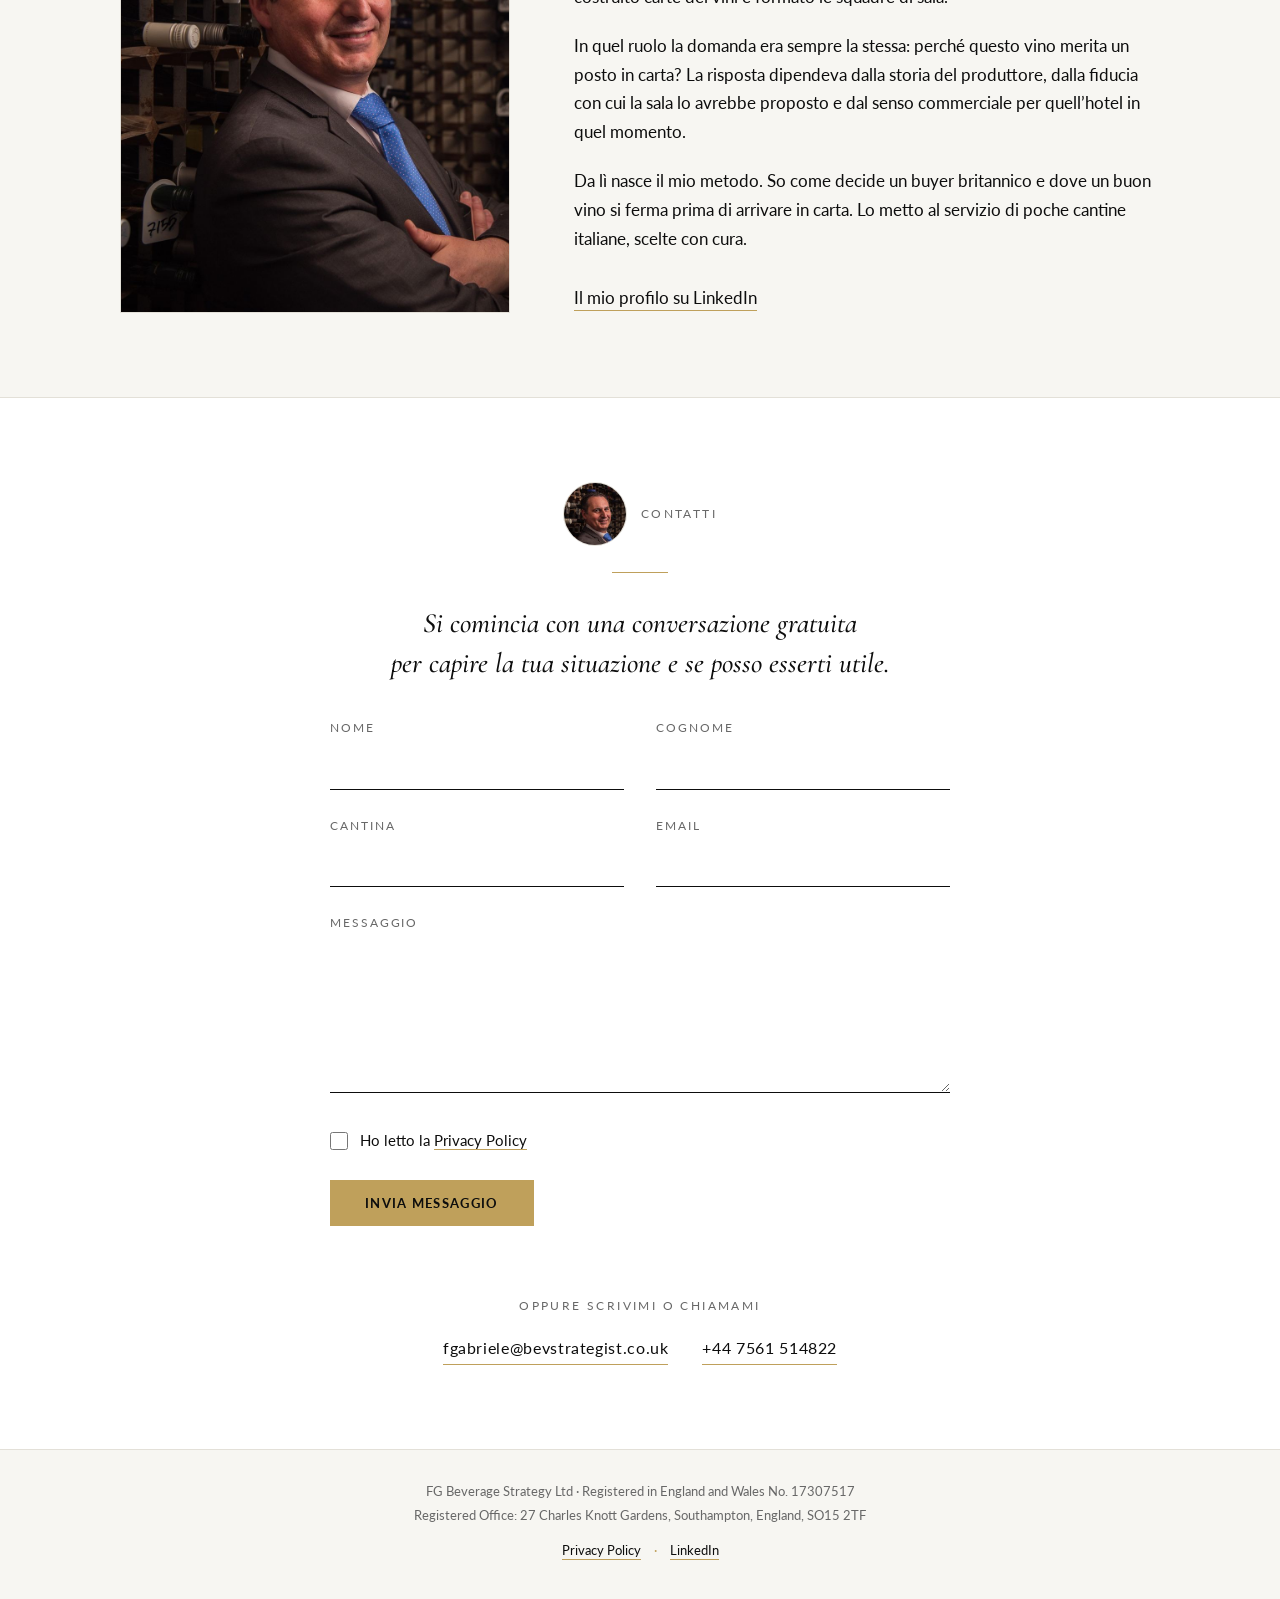
==== commit 67ae6150: "Publish the new bilingual site Italian at the root, English under /en/. New pages: Come lavoriamo / " ====
--- a/index.html
+++ b/index.html
@@ -1,680 +1,120 @@
 <!DOCTYPE html>
-<html lang="en">
+<html lang="it">
 <head>
 <meta charset="UTF-8">
-<meta name="viewport" content="width=device-width, initial-scale=1.0">
-<title>Francesco Gabriele - Beverage Strategist</title>
-<meta name="description" content="Boutique beverage strategy practice. Producer representation for wine and spirits producers entering the UK market. Beverage programme strategy for quality hospitality operators.">
-<style>
-
-  *, *::before, *::after { box-sizing: border-box; margin: 0; padding: 0; }
-
-  :root {
-    --ink:      #1C1C1C;
-    --bg:       #F7F4EF;
-    --green:    #2B4C3F;
-    --taupe:    #8C7B6B;
-    --white:    #FFFFFF;
-    --border:   #E0DBD4;
-  }
-
-  html { scroll-behavior: smooth; scroll-padding-top: 90px; }
-
-  body {
-    font-family: 'Avenir Next', Avenir, 'Avenir Next LT Pro', system-ui, -apple-system, 'Segoe UI', Arial, sans-serif;
-    font-size: 16px;
-    line-height: 1.7;
-    color: var(--ink);
-    background: var(--bg);
-    opacity: 0;
-    animation: fadeIn 0.6s ease forwards;
-  }
-
-  @keyframes fadeIn { to { opacity: 1; } }
-
-  /* ── MARK ── the signature element: a short green rule used as section separator */
-  .mark {
-    display: block;
-    width: 48px;
-    height: 1px;
-    background: var(--green);
-    margin: 0 auto;
-  }
-
-  /* ── NAV ── */
-  nav {
-    position: sticky;
-    top: 0;
-    z-index: 100;
-    background: var(--bg);
-    border-bottom: 1px solid var(--border);
-    padding: 20px 48px;
-    display: flex;
-    align-items: center;
-    justify-content: space-between;
-  }
-
-  .nav-name {
-    font-family: 'Avenir Next', Avenir, 'Avenir Next LT Pro', Georgia, serif;
-    font-size: 14px;
-    letter-spacing: 0.08em;
-    color: var(--ink);
-    text-decoration: none;
-    text-transform: uppercase;
-  }
-
-  .nav-logo {
-    display: block;
-    width: min(330px, 48vw);
-    height: auto;
-  }
-
-  .nav-links {
-    display: flex;
-    gap: 36px;
-    list-style: none;
-  }
-
-  .nav-links a {
-    font-size: 13px;
-    color: var(--taupe);
-    text-decoration: none;
-    letter-spacing: 0.04em;
-    transition: color 0.2s;
-  }
-
-  .nav-links a:hover { color: var(--green); }
-
-  .nav-contact {
-    display: inline-flex;
-    align-items: center;
-    gap: 9px;
-  }
-
-  .nav-contact-portrait {
-    width: 34px;
-    height: 34px;
-    border-radius: 50%;
-    object-fit: cover;
-    object-position: 29% 29%;
-    border: 1px solid var(--border);
-  }
-
-  /* ── HERO ── */
-  .hero {
-    text-align: center;
-    padding: 24px 48px 0;
-    width: 100%;
-    margin: 0;
-    position: relative;
-    overflow: visible;
-  }
-
-  .hero-eyebrow {
-    font-size: 12px;
-    letter-spacing: 0.14em;
-    text-transform: uppercase;
-    color: var(--taupe);
-    margin-bottom: 36px;
-  }
-
-  .hero-headline {
-    font-family: 'Avenir Next', Avenir, 'Avenir Next LT Pro', Georgia, serif;
-    font-size: clamp(26px, 3.6vw, 42px);
-    font-style: normal;
-    font-weight: normal;
-    line-height: 1.2;
-    color: var(--ink);
-    margin-bottom: 48px;
-    letter-spacing: -0.01em;
-  }
-
-  .hero-buttons {
-    display: flex;
-    gap: 16px;
-    justify-content: center;
-    flex-wrap: wrap;
-    margin-bottom: 44px;
-  }
-
-  .btn {
-    display: inline-block;
-    width: 280px;
-    padding: 11px 0;
-    font-size: 13px;
-    letter-spacing: 0.06em;
-    text-transform: uppercase;
-    text-decoration: none;
-    text-align: center;
-    border: 1px solid var(--ink);
-    color: var(--ink);
-    background: transparent;
-    cursor: pointer;
-    transition: background 0.2s, color 0.2s;
-  }
-
-  .btn:hover {
-    background: var(--ink);
-    color: var(--bg);
-  }
-
-  .btn-primary {
-    background: var(--green);
-    border-color: var(--green);
-    color: var(--white);
-  }
-
-  .btn-primary:hover {
-    background: #1e3830;
-    border-color: #1e3830;
-    color: var(--white);
-  }
-
-  /* ── SECTION SHELL ── */
-  section {
-    padding: 80px 48px;
-  }
-
-  .section-inner {
-    max-width: 760px;
-    margin: 0 auto;
-  }
-
-  .section-inner-wide {
-    max-width: 1000px;
-    margin: 0 auto;
-  }
-
-  /* ── CORE IDEA ── */
-  .core-idea {
-    background: var(--white);
-    border-top: 1px solid var(--border);
-    border-bottom: 1px solid var(--border);
-  }
-
-  .core-idea p {
-    font-family: 'Avenir Next', Avenir, 'Avenir Next LT Pro', Georgia, serif;
-    font-size: clamp(18px, 2.2vw, 22px);
-    font-style: italic;
-    line-height: 1.65;
-    color: var(--ink);
-    text-align: center;
-  }
-
-  /* ── AUDIENCE PANELS ── */
-  .audiences {
-    background: var(--bg);
-  }
-
-  .panel-grid {
-    display: grid;
-    grid-template-columns: 1fr 1fr;
-    gap: 2px;
-    margin-top: 48px;
-  }
-
-  .panel {
-    background: var(--white);
-    padding: 48px 40px;
-    border: 1px solid var(--border);
-    scroll-margin-top: 100px;
-  }
-
-  .panel-label {
-    font-size: 11px;
-    letter-spacing: 0.14em;
-    text-transform: uppercase;
-    color: var(--taupe);
-    margin-bottom: 20px;
-  }
-
-  .panel-title {
-    font-family: 'Avenir Next', Avenir, 'Avenir Next LT Pro', Georgia, serif;
-    font-size: 22px;
-    font-weight: normal;
-    color: var(--ink);
-    margin-bottom: 20px;
-    line-height: 1.3;
-  }
-
-  .panel-body {
-    font-size: 15px;
-    color: var(--taupe);
-    line-height: 1.7;
-    margin-bottom: 36px;
-  }
-
-  .panel-link {
-    font-size: 13px;
-    letter-spacing: 0.06em;
-    text-transform: uppercase;
-    color: var(--green);
-    text-decoration: none;
-    border-bottom: 1px solid var(--green);
-    padding-bottom: 2px;
-    transition: opacity 0.2s;
-  }
-
-  .panel-link:hover { opacity: 0.7; }
-
-  /* ── ABOUT ── */
-  .about {
-    background: var(--white);
-    border-top: 1px solid var(--border);
-    scroll-margin-top: 80px;
-    padding-bottom: 56px;
-  }
-
-  .about-label {
-    font-size: 11px;
-    letter-spacing: 0.14em;
-    text-transform: uppercase;
-    color: var(--taupe);
-    margin-bottom: 32px;
-    text-align: center;
-  }
-
-  .about p {
-    font-size: 16px;
-    color: var(--ink);
-    line-height: 1.8;
-    text-align: center;
-    max-width: 640px;
-    margin: 0 auto 20px;
-  }
-
-  .about-content {
-    display: block;
-    max-width: 640px;
-    margin: 0 auto;
-  }
-
-  .about-photo {
-    display: none;
-  }
-
-  .about-copy p {
-    max-width: 640px;
-    text-align: center;
-  }
-
-  .about p:last-child { margin-bottom: 0; }
-
-  /* ── CONTACT ── */
-  .contact {
-    text-align: center;
-    scroll-margin-top: 80px;
-    padding-top: 24px;
-  }
-
-  .contact-heading {
-    display: flex;
-    align-items: center;
-    justify-content: center;
-    gap: 14px;
-    margin-bottom: 32px;
-  }
-
-  .contact-portrait {
-    width: 64px;
-    height: 64px;
-    border-radius: 50%;
-    object-fit: cover;
-    object-position: 29% 29%;
-    border: 1px solid var(--border);
-  }
-
-  .contact-label {
-    font-size: 11px;
-    letter-spacing: 0.14em;
-    text-transform: uppercase;
-    color: var(--taupe);
-    margin-bottom: 0;
-  }
-
-  .contact-close {
-    font-family: 'Avenir Next', Avenir, 'Avenir Next LT Pro', Georgia, serif;
-    font-size: clamp(17px, 2vw, 21px);
-    font-style: italic;
-    color: var(--ink);
-    line-height: 1.6;
-    max-width: 560px;
-    margin: 0 auto 40px;
-  }
-
-  .contact-email {
-    display: inline-block;
-    font-size: 14px;
-    letter-spacing: 0.06em;
-    color: var(--green);
-    text-decoration: none;
-    border-bottom: 1px solid var(--green);
-    padding-bottom: 2px;
-    margin-bottom: 48px;
-  }
-
-  .contact-email:hover { opacity: 0.7; }
-
-  /* ── FOOTER ── */
-  footer {
-    border-top: 1px solid var(--border);
-    padding: 28px 48px;
-    display: flex;
-    align-items: center;
-    flex-direction: column;
-    justify-content: center;
-    text-align: center;
-    gap: 12px;
-  }
-
-  .footer-name {
-    font-size: 12px;
-    letter-spacing: 0.08em;
-    text-transform: uppercase;
-    color: var(--taupe);
-  }
-
-  .footer-legal {
-    font-size: 12px;
-    color: var(--taupe);
-  }
-
-  /* ── RESPONSIVE ── */
-  @media (max-width: 700px) {
-    nav { padding: 16px 24px; }
-    .nav-links { gap: 20px; }
-    section { padding: 60px 24px; }
-    .about-content { grid-template-columns: 1fr; gap: 36px; }
-    .about-photo { max-width: 360px; margin: 0 auto; }
-    .about-copy p { text-align: center; }
-    .hero { padding: 72px 24px 64px; }
-    .panel-grid { grid-template-columns: 1fr; }
-    footer { padding: 24px; flex-direction: column; align-items: center; }
-    .hero-image { display: none; }
-  }
-
-  /* ── HERO DARK ── */
-  .hero {
-    background: linear-gradient(160deg, #0e1c18 0%, #16201c 50%, #1c2e26 100%);
-  }
-
-  .hero-image {
-    position: absolute;
-    top: 22%;
-    left: 0%;
-    transform: translateY(-50%);
-    width: 420px;
-    max-width: 42vw;
-    aspect-ratio: 1.14 / 1;
-    background: url('[data-uri]') center/cover no-repeat;
-    border-radius: 2px;
-    box-shadow: none;
-    background-size: cover;
-    background-position: center;
-    background-repeat: no-repeat;
-    z-index: 1;
-    opacity: 0.92;
-    mask-image: radial-gradient(ellipse 62% 62% at center, black 50%, transparent 100%);
-    -webkit-mask-image: radial-gradient(ellipse 62% 62% at center, black 50%, transparent 100%);
-    mask-repeat: no-repeat;
-    -webkit-mask-repeat: no-repeat;
-    mask-size: 100% 100%;
-    -webkit-mask-size: 100% 100%;
-  }
-
-  .hero > *:not(.hero-image) {
-    position: relative;
-    z-index: 2;
-  }
-
-  .hero::before {
-    content: '';
-    position: absolute;
-    inset: 0;
-    background-image: url("data:image/svg+xml,%3Csvg width='60' height='60' viewBox='0 0 60 60' xmlns='http://www.w3.org/2000/svg'%3E%3Cg fill='none' fill-rule='evenodd'%3E%3Cg fill='%23ffffff' fill-opacity='0.015'%3E%3Cpath d='M36 34v-4h-2v4h-4v2h4v4h2v-4h4v-2h-4zm0-30V0h-2v4h-4v2h4v4h2V6h4V4h-4zM6 34v-4H4v4H0v2h4v4h2v-4h4v-2H6zM6 4V0H4v4H0v2h4v4h2V6h4V4H6z'/%3E%3C/g%3E%3C/g%3E%3C/svg%3E");
-    pointer-events: none;
-    z-index: 1;
-  }
-
-  /* 
-    TO ADD A PHOTO LATER:
-    Replace the background above with:
-    background: linear-gradient(160deg, rgba(14,28,24,0.85) 0%, rgba(26,26,26,0.75) 100%),
-                url('your-image.jpg') center/cover no-repeat;
-  */
-
-  .hero-eyebrow {
-    color: rgba(247, 244, 239, 0.45);
-  }
-
-  .hero-headline {
-    color: #F7F4EF;
-  }
-
-  .hero .mark {
-    background: rgba(247, 244, 239, 0.25);
-  }
-
-  /* ── HERO SCROLL HINT ── */
-  .scroll-hint {
-    position: absolute;
-    bottom: 32px;
-    left: 50%;
-    transform: translateX(-50%);
-    display: flex;
-    flex-direction: column;
-    align-items: center;
-    gap: 8px;
-    opacity: 0.3;
-  }
-
-  .scroll-hint span {
-    font-size: 10px;
-    letter-spacing: 0.14em;
-    text-transform: uppercase;
-    color: #F7F4EF;
-  }
-
-  .scroll-line {
-    width: 1px;
-    height: 32px;
-    background: #F7F4EF;
-    animation: scrollDrop 1.8s ease-in-out infinite;
-  }
-
-  @keyframes scrollDrop {
-    0%   { transform: scaleY(0); transform-origin: top; opacity: 0; }
-    40%  { transform: scaleY(1); transform-origin: top; opacity: 1; }
-    60%  { transform: scaleY(1); transform-origin: bottom; opacity: 1; }
-    100% { transform: scaleY(0); transform-origin: bottom; opacity: 0; }
-  }
-
-  @media (prefers-reduced-motion: reduce) {
-    body { animation: none; opacity: 1; }
-    .scroll-line { animation: none; }
-  }
-
-
-  /* ── PROGRAMME PAGE ── */
-  .programme-hero {
-    background: linear-gradient(160deg, #0e1c18 0%, #16201c 50%, #1c2e26 100%);
-    padding: 64px 48px 56px;
-    text-align: center;
-  }
-
-  .programme-eyebrow {
-    font-size: 12px;
-    letter-spacing: 0.14em;
-    text-transform: uppercase;
-    color: rgba(247,244,239,0.5);
-    margin-bottom: 20px;
-  }
-
-  .programme-title {
-    font-family: 'Avenir Next', Avenir, 'Avenir Next LT Pro', Georgia, serif;
-    font-size: clamp(28px, 4vw, 46px);
-    font-weight: normal;
-    color: #F7F4EF;
-    line-height: 1.25;
-    max-width: 760px;
-    margin: 0 auto 28px;
-    text-shadow: 0 2px 16px rgba(0,0,0,0.4);
-  }
-
-  .programme-intro {
-    font-size: 18px;
-    color: rgba(247,244,239,0.82);
-    max-width: 640px;
-    margin: 0 auto;
-    line-height: 1.75;
-  }
-
-  .programme-body {
-    background: var(--bg);
-    padding: 72px 48px;
-  }
-
-  .programme-grid {
-    display: grid;
-    grid-template-columns: repeat(3, 1fr);
-    gap: 1px;
-    background: var(--border);
-    max-width: 1100px;
-    margin: 0 auto 64px;
-    border: 1px solid var(--border);
-  }
-
-  .programme-card {
-    background: var(--white);
-    padding: 36px 30px;
-  }
-
-  .programme-card h3 {
-    font-family: 'Avenir Next', Avenir, 'Avenir Next LT Pro', Georgia, serif;
-    font-size: 19px;
-    font-weight: normal;
-    color: var(--ink);
-    margin-bottom: 14px;
-  }
-
-  .programme-card p {
-    font-size: 14px;
-    color: var(--taupe);
-    line-height: 1.7;
-  }
-
-  .programme-cta {
-    text-align: center;
-    max-width: 600px;
-    margin: 0 auto;
-  }
-
-  .programme-cta p {
-    font-family: 'Avenir Next', Avenir, 'Avenir Next LT Pro', Georgia, serif;
-    font-style: italic;
-    font-size: 19px;
-    color: var(--ink);
-    line-height: 1.6;
-    margin-bottom: 32px;
-  }
-
-  .back-link {
-    display: inline-block;
-    font-size: 12px;
-    letter-spacing: 0.06em;
-    text-transform: uppercase;
-    color: rgba(247,244,239,0.6);
-    text-decoration: none;
-    margin-bottom: 28px;
-    border-bottom: 1px solid rgba(247,244,239,0.3);
-    padding-bottom: 2px;
-  }
-
-  .back-link:hover { color: #F7F4EF; }
-
-  @media (max-width: 700px) {
-    .programme-grid { grid-template-columns: 1fr; }
-    .programme-hero { padding: 48px 24px 40px; }
-    .programme-body { padding: 56px 24px; }
-  }
-
-</style>
+<meta name="viewport" content="width=device-width, initial-scale=1">
+<title>Francesco Gabriele | Beverage Strategist</title>
+<meta name="description" content="Strategia di ingresso nel mercato britannico per cantine italiane boutique. Un parere indipendente, dal lato di chi compra.">
+<link rel="canonical" href="https://bevstrategist.co.uk/">
+<link rel="alternate" hreflang="it" href="https://bevstrategist.co.uk/">
+<link rel="alternate" hreflang="en" href="https://bevstrategist.co.uk/en/">
+<link rel="alternate" hreflang="x-default" href="https://bevstrategist.co.uk/">
+<meta property="og:type" content="website">
+<meta property="og:site_name" content="Francesco Gabriele | Beverage Strategist">
+<meta property="og:title" content="Francesco Gabriele | Beverage Strategist">
+<meta property="og:description" content="Strategia di ingresso nel mercato britannico per cantine italiane boutique. Un parere indipendente, dal lato di chi compra.">
+<meta property="og:url" content="https://bevstrategist.co.uk/">
+<meta property="og:locale" content="it_IT">
+<meta property="og:locale:alternate" content="en_GB">
+<meta property="og:image" content="https://bevstrategist.co.uk/assets/img/anteprima-social.png">
+<meta property="og:image:width" content="1200">
+<meta property="og:image:height" content="630">
+<meta property="og:image:alt" content="Francesco Gabriele | Beverage Strategist">
+<meta name="twitter:card" content="summary_large_image">
+<link rel="icon" href="/favicon.ico" sizes="any">
+<link rel="icon" type="image/png" sizes="96x96" href="/assets/img/favicon-96.png">
+<link rel="apple-touch-icon" href="/apple-touch-icon.png">
+<link rel="preload" href="/assets/fonts/cormorant-500.woff2" as="font" type="font/woff2" crossorigin>
+<link rel="preload" href="/assets/fonts/lato-400.woff2" as="font" type="font/woff2" crossorigin>
+<link rel="stylesheet" href="/assets/css/site.css">
 </head>
 <body>
-
-<!-- NAV -->
-<nav>
-  <a class="nav-name" href="/" aria-label="Francesco Gabriele | Beverage Strategist">
-    <img class="nav-logo" alt="Francesco Gabriele | Beverage Strategist" src="[data-uri]">
-  </a>
-  <ul class="nav-links">
-    <li>
-      <a class="nav-contact" href="#contact">
-        <img class="nav-contact-portrait" src="[data-uri]